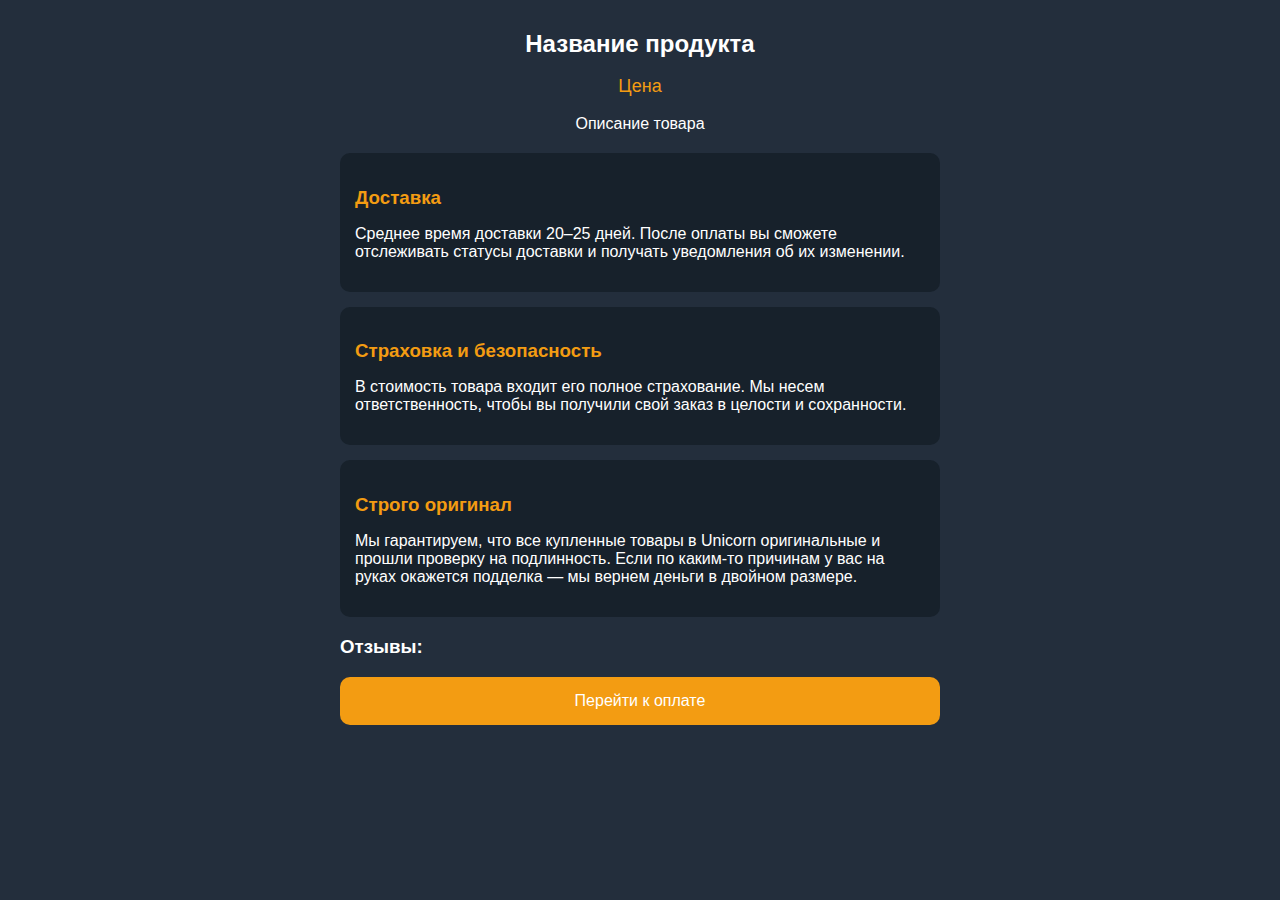
==== order.html @ b59acb1e "Новый 51" ====
<!DOCTYPE html>
<html lang="ru">
<head>
    <meta charset="UTF-8">
    <meta name="viewport" content="width=device-width, initial-scale=1.0">
    <title>Оформление заказа</title>
    <link rel="stylesheet" href="order.css">
</head>
<body>

<div id="container">
    <!-- Слайдер изображений товара -->
    <div id="image-slider" class="slider"></div>
    <div id="image-dots-container" class="dots-container"></div>

    <!-- Информация о продукте -->
    <h2 id="product-name">Название продукта</h2>
    <p id="product-price">Цена</p>
    <p id="product-description">Описание товара</p>

    <!-- Дополнительная информация о доставке и безопасности -->
    <div class="info-section">
        <h3>Доставка</h3>
        <p>Среднее время доставки 20–25 дней. После оплаты вы сможете отслеживать статусы доставки и получать уведомления об их изменении.</p>
    </div>
    <div class="info-section">
        <h3>Страховка и безопасность</h3>
        <p>В стоимость товара входит его полное страхование. Мы несем ответственность, чтобы вы получили свой заказ в целости и сохранности.</p>
    </div>
    <div class="info-section">
        <h3>Строго оригинал</h3>
        <p>Мы гарантируем, что все купленные товары в Unicorn оригинальные и прошли проверку на подлинность. Если по каким-то причинам у вас на руках окажется подделка — мы вернем деньги в двойном размере.</p>
    </div>

    <!-- Слайдер отзывов -->
    <h3>Отзывы:</h3>
    <div id="reviews-slider" class="slider"></div>
    <div id="reviews-dots-container" class="dots-container"></div>

    <!-- Кнопка перехода к оплате -->
    <button id="pay-button">Перейти к оплате</button>

    <!-- Модальное окно для ввода данных пользователя -->
    <div id="modal" class="modal">
        <div class="modal-content">
            <span class="close">&times;</span>
            <h2>Введите ваши данные</h2>
            <form id="user-form">
                <label for="full-name">ФИО:</label>
                <input type="text" id="full-name" placeholder="Введите ваше имя" required>
                
                <label for="phone-number">Номер телефона:</label>
                <input type="tel" id="phone-number" placeholder="+7 (999) 123-45-67" required>
                
                <label for="email">Электронная почта:</label>
                <input type="email" id="email" placeholder="example@mail.com" required>
                
                <button type="submit">Отправить заказ</button>
            </form>
        </div>
    </div>
</div>

<script src="order.js"></script>
</body>
</html>
---- order.css ----
/* Основные стили страницы */
body {
    background-color: #232e3c;
    color: #ffffff;
    font-family: Arial, sans-serif;
    margin: 0;
    padding: 10px;
}

/* Контейнер */
#container {
    max-width: 600px;
    margin: 0 auto;
}

/* Слайдер изображений */
#image-slider,
#reviews-slider {
    position: relative;
    text-align: center;
    margin-bottom: 15px;
}

.slider-img {
    width: 100%;
    max-height: 300px;
    object-fit: cover;
    border-radius: 10px;
}

/* Точки навигации */
#dots-container,
#review-dots-container {
    display: flex;
    justify-content: center;
    align-items: center;
    margin-top: 10px;
}

.dot {
    height: 10px;
    width: 10px;
    margin: 0 5px;
    background-color: #bbb;
    border-radius: 50%;
    display: inline-block;
    transition: background-color 0.3s;
}

.dot.active {
    background-color: #f39c12;
}

/* Информация о продукте */
h2 {
    text-align: center;
    font-size: 24px;
    margin-bottom: 10px;
}

#product-price {
    text-align: center;
    font-size: 18px;
    color: #f39c12;
}

#product-description {
    text-align: center;
    margin-bottom: 20px;
}

/* Информационные секции */
.info-section {
    background-color: #17212b;
    padding: 15px;
    border-radius: 10px;
    margin-bottom: 15px;
}

.info-section h3 {
    color: #f39c12;
    margin-bottom: 10px;
}

/* Кнопка оплаты */
#pay-button {
    display: block;
    width: 100%;
    padding: 15px;
    font-size: 16px;
    color: #ffffff;
    background-color: #f39c12;
    border: none;
    border-radius: 10px;
    cursor: pointer;
    transition: background-color 0.3s;
}

#pay-button:hover {
    background-color: #e67e22;
}

/* Модальное окно */
.modal {
    display: none;
    position: fixed;
    top: 0;
    left: 0;
    width: 100%;
    height: 100%;
    background-color: rgba(0, 0, 0, 0.8);
    justify-content: center;
    align-items: center;
}

.modal-content {
    background-color: #17212b;
    padding: 20px;
    border-radius: 10px;
    width: 90%;
    max-width: 400px;
}

.close {
    color: #f39c12;
    float: right;
    font-size: 28px;
    cursor: pointer;
}

/* Поля формы */
input[type="text"],
input[type="tel"],
input[type="email"] {
    width: 100%;
    padding: 10px;
    margin: 10px 0;
    border: 1px solid #444;
    border-radius: 5px;
    background-color: #2c3e50;
    color: #ffffff;
}

button[type="submit"] {
    width: 100%;
    padding: 10px;
    background-color: #f39c12;
    color: #ffffff;
    border: none;
    border-radius: 5px;
    cursor: pointer;
    transition: background-color 0.3s;
}

button[type="submit"]:hover {
    background-color: #e67e22;
}

/* Адаптивные стили для смартфонов */
@media only screen and (max-width: 600px) {
    .modal-content {
        width: 95%;
        padding: 15px;
    }

    .slider-img {
        max-height: 200px;
    }

    .dot {
        height: 8px;
        width: 8px;
    }

    #pay-button {
        padding: 12px;
        font-size: 14px;
    }
}

/* Стрелки для навигации */
.slider-arrow {
    position: absolute;
    top: 50%;
    transform: translateY(-50%);
    font-size: 24px;
    color: #f39c12;
    cursor: pointer;
    user-select: none;
    opacity: 0.7;
}

.slider-arrow:hover {
    opacity: 1;
}

#left-arrow {
    left: 10px;
}

#right-arrow {
    right: 10px;
}
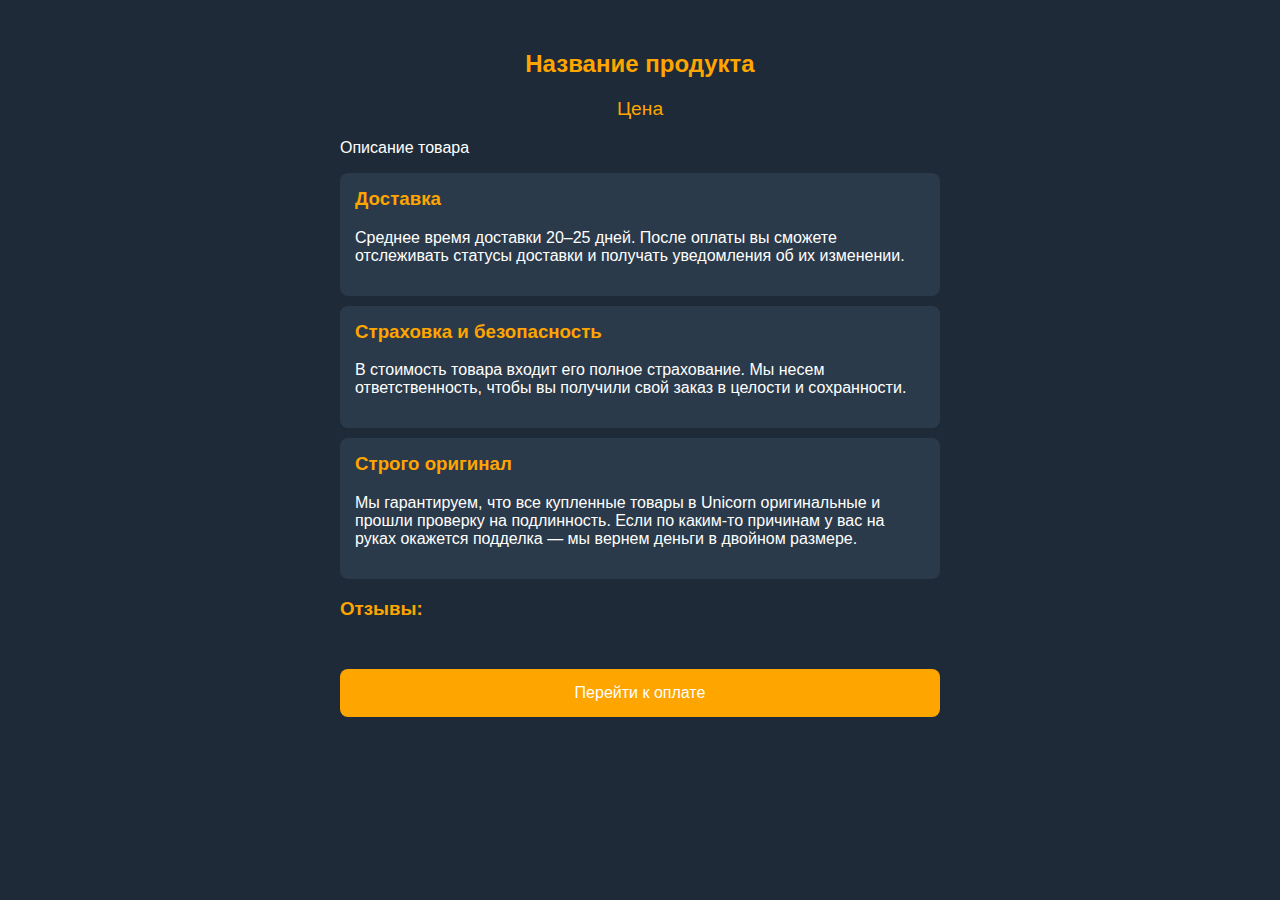
==== commit 0377d2d8: "Новый 51" ====
--- a/order.html
+++ b/order.html
@@ -18,7 +18,7 @@
     <p id="product-price">Цена</p>
     <p id="product-description">Описание товара</p>
 
-    <!-- Дополнительная информация о доставке и безопасности -->
+
     <div class="info-section">
         <h3>Доставка</h3>
         <p>Среднее время доставки 20–25 дней. После оплаты вы сможете отслеживать статусы доставки и получать уведомления об их изменении.</p>
--- a/order.css
+++ b/order.css
@@ -1,203 +1,143 @@
 /* Основные стили страницы */
 body {
-    background-color: #232e3c;
-    color: #ffffff;
+    background-color: #1e2a38;
+    color: #fff;
     font-family: Arial, sans-serif;
     margin: 0;
-    padding: 10px;
+    padding: 0;
+    box-sizing: border-box;
 }
 
-/* Контейнер */
+/* Контейнер для содержимого */
 #container {
     max-width: 600px;
     margin: 0 auto;
+    padding: 20px;
 }
 
-/* Слайдер изображений */
-#image-slider,
-#reviews-slider {
-    position: relative;
+/* Стили для заголовков */
+h2 {
+    color: #ffa500;
     text-align: center;
-    margin-bottom: 15px;
 }
 
-.slider-img {
-    width: 100%;
-    max-height: 300px;
-    object-fit: cover;
-    border-radius: 10px;
+h3 {
+    color: #ffa500;
 }
 
-/* Точки навигации */
-#dots-container,
-#review-dots-container {
+/* Стили для слайдеров */
+.slider {
+    position: relative;
     display: flex;
     justify-content: center;
     align-items: center;
+    overflow: hidden;
+    border-radius: 8px;
+    margin-bottom: 10px;
+}
+
+.slider img {
+    width: 100%;
+    height: auto;
+    border-radius: 8px;
+}
+
+/* Стили для точек (индикаторов) */
+.dots-container {
+    display: flex;
+    justify-content: center;
     margin-top: 10px;
 }
 
 .dot {
-    height: 10px;
-    width: 10px;
+    width: 8px;
+    height: 8px;
     margin: 0 5px;
-    background-color: #bbb;
+    background-color: #888;
     border-radius: 50%;
-    display: inline-block;
+    cursor: pointer;
     transition: background-color 0.3s;
 }
 
 .dot.active {
-    background-color: #f39c12;
+    background-color: #ffa500; /* Цвет активной точки */
 }
 
-/* Информация о продукте */
-h2 {
+/* Информация о товаре */
+#product-name {
+    font-size: 1.5em;
+    font-weight: bold;
     text-align: center;
-    font-size: 24px;
-    margin-bottom: 10px;
 }
 
 #product-price {
+    font-size: 1.2em;
+    color: #ffa500;
     text-align: center;
-    font-size: 18px;
-    color: #f39c12;
 }
 
-#product-description {
-    text-align: center;
-    margin-bottom: 20px;
-}
-
-/* Информационные секции */
+/* Секции информации */
 .info-section {
-    background-color: #17212b;
+    background-color: #2b3a4a;
+    border-radius: 8px;
     padding: 15px;
-    border-radius: 10px;
-    margin-bottom: 15px;
+    margin: 10px 0;
 }
 
 .info-section h3 {
-    color: #f39c12;
-    margin-bottom: 10px;
+    color: #ffa500;
+    margin-top: 0;
 }
 
-/* Кнопка оплаты */
+/* Кнопка для перехода к оплате */
 #pay-button {
     display: block;
     width: 100%;
     padding: 15px;
-    font-size: 16px;
-    color: #ffffff;
-    background-color: #f39c12;
+    background-color: #ffa500;
+    color: #fff;
+    font-size: 1em;
+    text-align: center;
     border: none;
-    border-radius: 10px;
+    border-radius: 8px;
     cursor: pointer;
+    margin-top: 20px;
     transition: background-color 0.3s;
 }
 
 #pay-button:hover {
-    background-color: #e67e22;
+    background-color: #ff8c00;
 }
 
-/* Модальное окно */
+/* Стили для модального окна */
 .modal {
     display: none;
     position: fixed;
+    z-index: 1000;
+    left: 0;
     top: 0;
-    left: 0;
     width: 100%;
     height: 100%;
-    background-color: rgba(0, 0, 0, 0.8);
-    justify-content: center;
-    align-items: center;
+    background-color: rgba(0, 0, 0, 0.7);
 }
 
 .modal-content {
-    background-color: #17212b;
+    background-color: #2b3a4a;
+    margin: 10% auto;
     padding: 20px;
-    border-radius: 10px;
-    width: 90%;
+    border-radius: 8px;
     max-width: 400px;
+    color: #fff;
 }
 
 .close {
-    color: #f39c12;
+    color: #aaa;
     float: right;
     font-size: 28px;
+    font-weight: bold;
     cursor: pointer;
 }
 
-/* Поля формы */
-input[type="text"],
-input[type="tel"],
-input[type="email"] {
-    width: 100%;
-    padding: 10px;
-    margin: 10px 0;
-    border: 1px solid #444;
-    border-radius: 5px;
-    background-color: #2c3e50;
-    color: #ffffff;
+.close:hover {
+    color: #fff;
 }
-
-button[type="submit"] {
-    width: 100%;
-    padding: 10px;
-    background-color: #f39c12;
-    color: #ffffff;
-    border: none;
-    border-radius: 5px;
-    cursor: pointer;
-    transition: background-color 0.3s;
-}
-
-button[type="submit"]:hover {
-    background-color: #e67e22;
-}
-
-/* Адаптивные стили для смартфонов */
-@media only screen and (max-width: 600px) {
-    .modal-content {
-        width: 95%;
-        padding: 15px;
-    }
-
-    .slider-img {
-        max-height: 200px;
-    }
-
-    .dot {
-        height: 8px;
-        width: 8px;
-    }
-
-    #pay-button {
-        padding: 12px;
-        font-size: 14px;
-    }
-}
-
-/* Стрелки для навигации */
-.slider-arrow {
-    position: absolute;
-    top: 50%;
-    transform: translateY(-50%);
-    font-size: 24px;
-    color: #f39c12;
-    cursor: pointer;
-    user-select: none;
-    opacity: 0.7;
-}
-
-.slider-arrow:hover {
-    opacity: 1;
-}
-
-#left-arrow {
-    left: 10px;
-}
-
-#right-arrow {
-    right: 10px;
-}
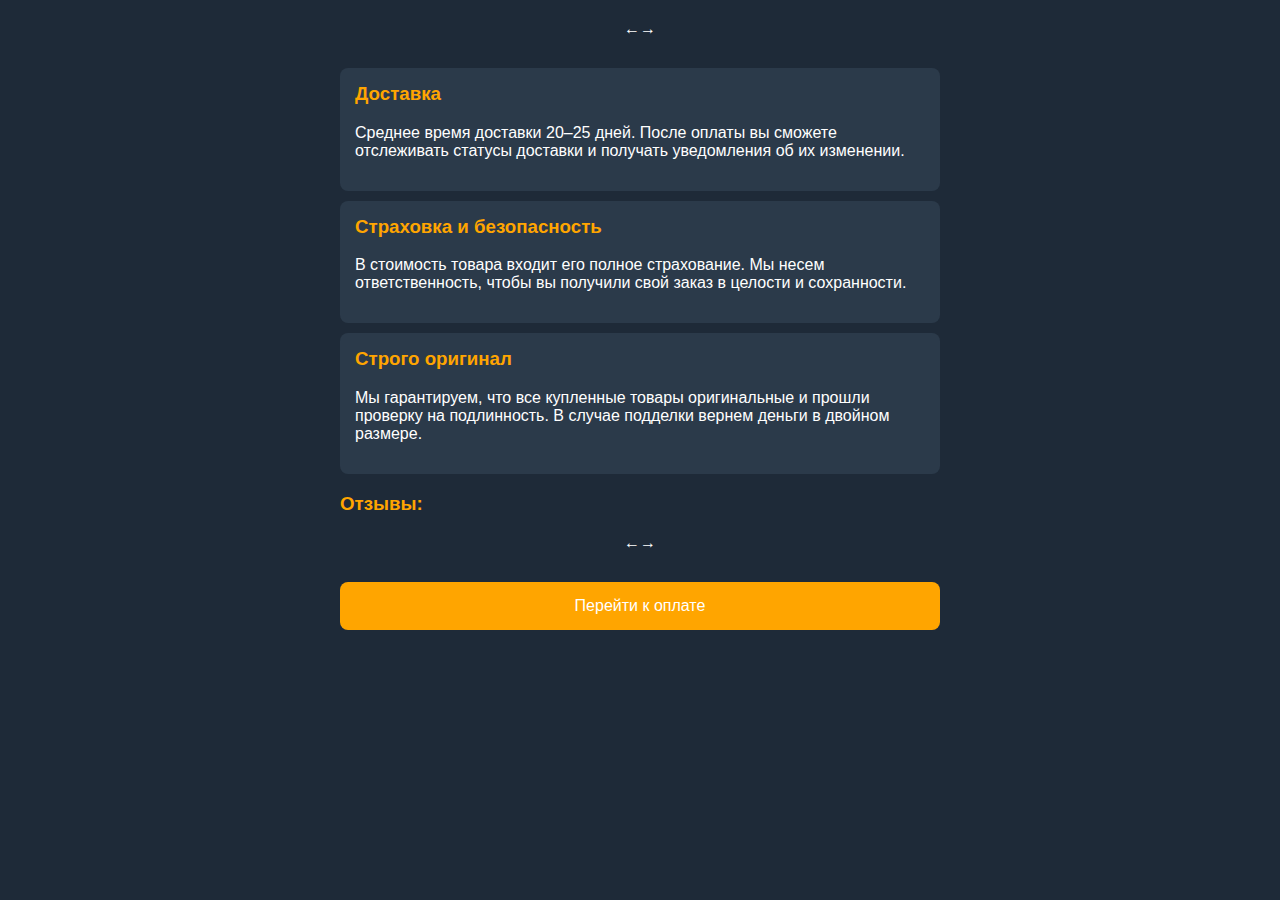
==== commit 5b19e1bc: "Новый 52" ====
--- a/order.html
+++ b/order.html
@@ -10,15 +10,18 @@
 
 <div id="container">
     <!-- Слайдер изображений товара -->
-    <div id="image-slider" class="slider"></div>
-    <div id="image-dots-container" class="dots-container"></div>
+    <div id="image-slider" class="slider">
+        <div class="slider-arrow-left">&larr;</div>
+        <div class="slider-arrow-right">&rarr;</div>
+    </div>
+    <div id="image-dots" class="dots-container"></div>
 
     <!-- Информация о продукте -->
-    <h2 id="product-name">Название продукта</h2>
-    <p id="product-price">Цена</p>
-    <p id="product-description">Описание товара</p>
+    <h2 id="product-name"></h2>
+    <p id="product-price"></p>
+    <p id="product-description"></p>
 
-
+    <!-- Дополнительная информация о доставке, страховке и подлинности -->
     <div class="info-section">
         <h3>Доставка</h3>
         <p>Среднее время доставки 20–25 дней. После оплаты вы сможете отслеживать статусы доставки и получать уведомления об их изменении.</p>
@@ -29,16 +32,19 @@
     </div>
     <div class="info-section">
         <h3>Строго оригинал</h3>
-        <p>Мы гарантируем, что все купленные товары в Unicorn оригинальные и прошли проверку на подлинность. Если по каким-то причинам у вас на руках окажется подделка — мы вернем деньги в двойном размере.</p>
+        <p>Мы гарантируем, что все купленные товары оригинальные и прошли проверку на подлинность. В случае подделки вернем деньги в двойном размере.</p>
     </div>
 
     <!-- Слайдер отзывов -->
     <h3>Отзывы:</h3>
-    <div id="reviews-slider" class="slider"></div>
-    <div id="reviews-dots-container" class="dots-container"></div>
+    <div id="reviews-slider" class="slider">
+        <div class="slider-arrow-left">&larr;</div>
+        <div class="slider-arrow-right">&rarr;</div>
+    </div>
+    <div id="review-dots" class="dots-container"></div>
 
     <!-- Кнопка перехода к оплате -->
-    <button id="pay-button">Перейти к оплате</button>
+    <button id="pay-button" class="pay-button">Перейти к оплате</button>
 
     <!-- Модальное окно для ввода данных пользователя -->
     <div id="modal" class="modal">
--- a/order.css
+++ b/order.css
@@ -1,4 +1,4 @@
-/* Основные стили страницы */
+
 body {
     background-color: #1e2a38;
     color: #fff;
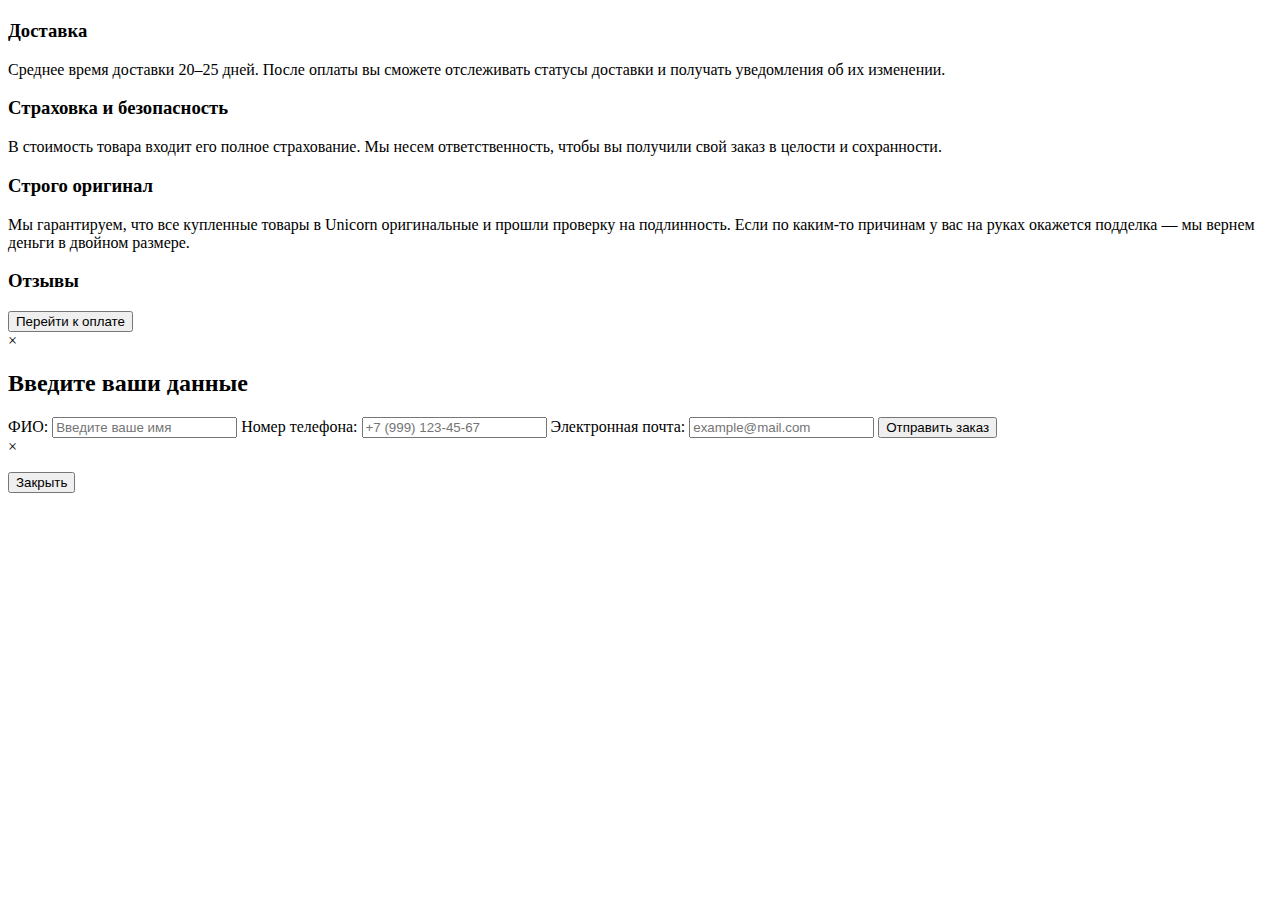
==== commit d4c0ec93: "Новый 53" ====
--- a/order.html
+++ b/order.html
@@ -10,18 +10,17 @@
 
 <div id="container">
     <!-- Слайдер изображений товара -->
-    <div id="image-slider" class="slider">
-        <div class="slider-arrow-left">&larr;</div>
-        <div class="slider-arrow-right">&rarr;</div>
-    </div>
-    <div id="image-dots" class="dots-container"></div>
+    <div id="image-slider" class="slider"></div>
+    <div id="image-dots" class="dots-container"></div> <!-- Точки для слайдера изображений -->
 
     <!-- Информация о продукте -->
     <h2 id="product-name"></h2>
     <p id="product-price"></p>
+    <p id="product-old-price"></p>
+    <p id="stock-status"></p>
     <p id="product-description"></p>
 
-    <!-- Дополнительная информация о доставке, страховке и подлинности -->
+    <!-- Информация о доставке и безопасности -->
     <div class="info-section">
         <h3>Доставка</h3>
         <p>Среднее время доставки 20–25 дней. После оплаты вы сможете отслеживать статусы доставки и получать уведомления об их изменении.</p>
@@ -32,19 +31,18 @@
     </div>
     <div class="info-section">
         <h3>Строго оригинал</h3>
-        <p>Мы гарантируем, что все купленные товары оригинальные и прошли проверку на подлинность. В случае подделки вернем деньги в двойном размере.</p>
+        <p>Мы гарантируем, что все купленные товары в Unicorn оригинальные и прошли проверку на подлинность. Если по каким-то причинам у вас на руках окажется подделка — мы вернем деньги в двойном размере.</p>
     </div>
 
     <!-- Слайдер отзывов -->
-    <h3>Отзывы:</h3>
-    <div id="reviews-slider" class="slider">
-        <div class="slider-arrow-left">&larr;</div>
-        <div class="slider-arrow-right">&rarr;</div>
+    <div class="reviews">
+        <h3>Отзывы</h3>
+        <div id="reviews-slider" class="slider"></div>
+        <div id="review-dots" class="dots-container"></div> <!-- Точки для слайдера отзывов -->
     </div>
-    <div id="review-dots" class="dots-container"></div>
 
     <!-- Кнопка перехода к оплате -->
-    <button id="pay-button" class="pay-button">Перейти к оплате</button>
+    <button id="pay-button">Перейти к оплате</button>
 
     <!-- Модальное окно для ввода данных пользователя -->
     <div id="modal" class="modal">
@@ -65,6 +63,15 @@
             </form>
         </div>
     </div>
+
+    <!-- Модальное окно для оповещений -->
+    <div id="option-check-modal" class="modal">
+        <div class="modal-content">
+            <span class="close-option-check">&times;</span>
+            <p id="option-check-message"></p>
+            <button id="close-option-check-button">Закрыть</button>
+        </div>
+    </div>
 </div>
 
 <script src="order.js"></script>
--- a/order.css
+++ b/order.css
@@ -1,143 +1,79 @@
+<!DOCTYPE html>
+<html lang="ru">
+<head>
+    <meta charset="UTF-8">
+    <meta name="viewport" content="width=device-width, initial-scale=1.0">
+    <title>Оформление заказа</title>
+    <link rel="stylesheet" href="order.css">
+</head>
+<body>
 
-body {
-    background-color: #1e2a38;
-    color: #fff;
-    font-family: Arial, sans-serif;
-    margin: 0;
-    padding: 0;
-    box-sizing: border-box;
-}
+<div id="container">
+    <!-- Слайдер изображений товара -->
+    <div id="image-slider" class="slider"></div>
+    <div id="image-dots" class="dots-container"></div> <!-- Точки для слайдера изображений -->
 
-/* Контейнер для содержимого */
-#container {
-    max-width: 600px;
-    margin: 0 auto;
-    padding: 20px;
-}
+    <!-- Информация о продукте -->
+    <h2 id="product-name"></h2>
+    <p id="product-price"></p>
+    <p id="product-old-price"></p>
+    <p id="stock-status"></p>
+    <p id="product-description"></p>
 
-/* Стили для заголовков */
-h2 {
-    color: #ffa500;
-    text-align: center;
-}
+    <!-- Информация о доставке и безопасности -->
+    <div class="info-section">
+        <h3>Доставка</h3>
+        <p>Среднее время доставки 20–25 дней. После оплаты вы сможете отслеживать статусы доставки и получать уведомления об их изменении.</p>
+    </div>
+    <div class="info-section">
+        <h3>Страховка и безопасность</h3>
+        <p>В стоимость товара входит его полное страхование. Мы несем ответственность, чтобы вы получили свой заказ в целости и сохранности.</p>
+    </div>
+    <div class="info-section">
+        <h3>Строго оригинал</h3>
+        <p>Мы гарантируем, что все купленные товары в Unicorn оригинальные и прошли проверку на подлинность. Если по каким-то причинам у вас на руках окажется подделка — мы вернем деньги в двойном размере.</p>
+    </div>
 
-h3 {
-    color: #ffa500;
-}
+    <!-- Слайдер отзывов -->
+    <div class="reviews">
+        <h3>Отзывы</h3>
+        <div id="reviews-slider" class="slider"></div>
+        <div id="review-dots" class="dots-container"></div> <!-- Точки для слайдера отзывов -->
+    </div>
 
-/* Стили для слайдеров */
-.slider {
-    position: relative;
-    display: flex;
-    justify-content: center;
-    align-items: center;
-    overflow: hidden;
-    border-radius: 8px;
-    margin-bottom: 10px;
-}
+    <!-- Кнопка перехода к оплате -->
+    <button id="pay-button">Перейти к оплате</button>
 
-.slider img {
-    width: 100%;
-    height: auto;
-    border-radius: 8px;
-}
+    <!-- Модальное окно для ввода данных пользователя -->
+    <div id="modal" class="modal">
+        <div class="modal-content">
+            <span class="close">&times;</span>
+            <h2>Введите ваши данные</h2>
+            <form id="user-form">
+                <label for="full-name">ФИО:</label>
+                <input type="text" id="full-name" placeholder="Введите ваше имя" required>
+                
+                <label for="phone-number">Номер телефона:</label>
+                <input type="tel" id="phone-number" placeholder="+7 (999) 123-45-67" required>
+                
+                <label for="email">Электронная почта:</label>
+                <input type="email" id="email" placeholder="example@mail.com" required>
+                
+                <button type="submit">Отправить заказ</button>
+            </form>
+        </div>
+    </div>
 
-/* Стили для точек (индикаторов) */
-.dots-container {
-    display: flex;
-    justify-content: center;
-    margin-top: 10px;
-}
+    <!-- Модальное окно для оповещений -->
+    <div id="option-check-modal" class="modal">
+        <div class="modal-content">
+            <span class="close-option-check">&times;</span>
+            <p id="option-check-message"></p>
+            <button id="close-option-check-button">Закрыть</button>
+        </div>
+    </div>
+</div>
 
-.dot {
-    width: 8px;
-    height: 8px;
-    margin: 0 5px;
-    background-color: #888;
-    border-radius: 50%;
-    cursor: pointer;
-    transition: background-color 0.3s;
-}
-
-.dot.active {
-    background-color: #ffa500; /* Цвет активной точки */
-}
-
-/* Информация о товаре */
-#product-name {
-    font-size: 1.5em;
-    font-weight: bold;
-    text-align: center;
-}
-
-#product-price {
-    font-size: 1.2em;
-    color: #ffa500;
-    text-align: center;
-}
-
-/* Секции информации */
-.info-section {
-    background-color: #2b3a4a;
-    border-radius: 8px;
-    padding: 15px;
-    margin: 10px 0;
-}
-
-.info-section h3 {
-    color: #ffa500;
-    margin-top: 0;
-}
-
-/* Кнопка для перехода к оплате */
-#pay-button {
-    display: block;
-    width: 100%;
-    padding: 15px;
-    background-color: #ffa500;
-    color: #fff;
-    font-size: 1em;
-    text-align: center;
-    border: none;
-    border-radius: 8px;
-    cursor: pointer;
-    margin-top: 20px;
-    transition: background-color 0.3s;
-}
-
-#pay-button:hover {
-    background-color: #ff8c00;
-}
-
-/* Стили для модального окна */
-.modal {
-    display: none;
-    position: fixed;
-    z-index: 1000;
-    left: 0;
-    top: 0;
-    width: 100%;
-    height: 100%;
-    background-color: rgba(0, 0, 0, 0.7);
-}
-
-.modal-content {
-    background-color: #2b3a4a;
-    margin: 10% auto;
-    padding: 20px;
-    border-radius: 8px;
-    max-width: 400px;
-    color: #fff;
-}
-
-.close {
-    color: #aaa;
-    float: right;
-    font-size: 28px;
-    font-weight: bold;
-    cursor: pointer;
-}
-
-.close:hover {
-    color: #fff;
-}
+<script src="order.js"></script>
+</body>
+</html>
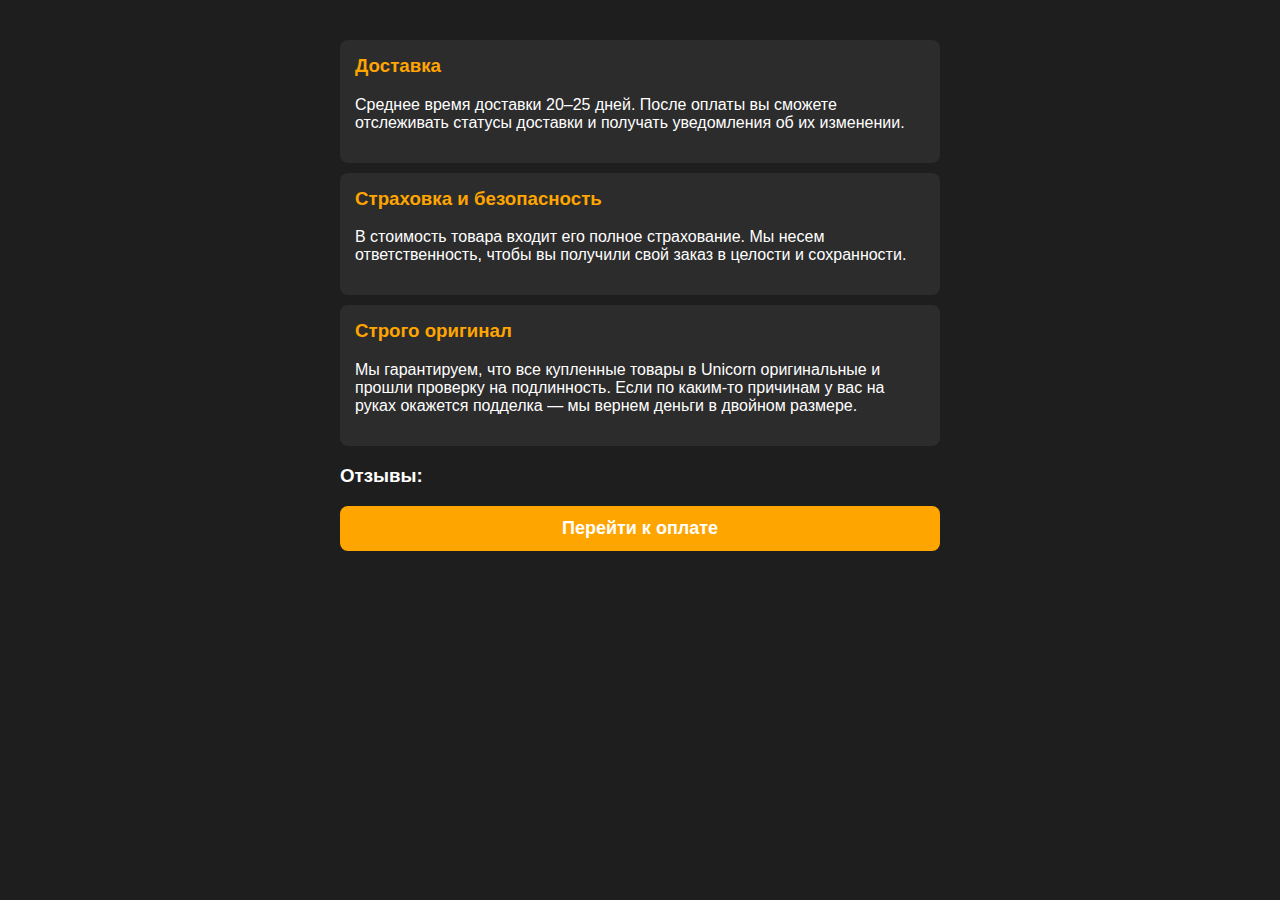
==== commit 51586b63: "Почти 54" ====
--- a/order.html
+++ b/order.html
@@ -11,13 +11,13 @@
 <div id="container">
     <!-- Слайдер изображений товара -->
     <div id="image-slider" class="slider"></div>
-    <div id="image-dots" class="dots-container"></div> <!-- Точки для слайдера изображений -->
+    <div id="image-dots" class="dots-container"></div>
 
     <!-- Информация о продукте -->
     <h2 id="product-name"></h2>
     <p id="product-price"></p>
-    <p id="product-old-price"></p>
-    <p id="stock-status"></p>
+    <p id="product-old-price" class="old-price"></p>
+    <p id="stock-status" class="stock-status"></p>
     <p id="product-description"></p>
 
     <!-- Информация о доставке и безопасности -->
@@ -35,11 +35,9 @@
     </div>
 
     <!-- Слайдер отзывов -->
-    <div class="reviews">
-        <h3>Отзывы</h3>
-        <div id="reviews-slider" class="slider"></div>
-        <div id="review-dots" class="dots-container"></div> <!-- Точки для слайдера отзывов -->
-    </div>
+    <h3>Отзывы:</h3>
+    <div id="reviews-slider" class="slider"></div>
+    <div id="review-dots" class="dots-container"></div>
 
     <!-- Кнопка перехода к оплате -->
     <button id="pay-button">Перейти к оплате</button>
@@ -52,24 +50,15 @@
             <form id="user-form">
                 <label for="full-name">ФИО:</label>
                 <input type="text" id="full-name" placeholder="Введите ваше имя" required>
-                
+
                 <label for="phone-number">Номер телефона:</label>
                 <input type="tel" id="phone-number" placeholder="+7 (999) 123-45-67" required>
-                
+
                 <label for="email">Электронная почта:</label>
                 <input type="email" id="email" placeholder="example@mail.com" required>
-                
+
                 <button type="submit">Отправить заказ</button>
             </form>
-        </div>
-    </div>
-
-    <!-- Модальное окно для оповещений -->
-    <div id="option-check-modal" class="modal">
-        <div class="modal-content">
-            <span class="close-option-check">&times;</span>
-            <p id="option-check-message"></p>
-            <button id="close-option-check-button">Закрыть</button>
         </div>
     </div>
 </div>
--- a/order.css
+++ b/order.css
@@ -1,79 +1,206 @@
-<!DOCTYPE html>
-<html lang="ru">
-<head>
-    <meta charset="UTF-8">
-    <meta name="viewport" content="width=device-width, initial-scale=1.0">
-    <title>Оформление заказа</title>
-    <link rel="stylesheet" href="order.css">
-</head>
-<body>
-
-<div id="container">
-    <!-- Слайдер изображений товара -->
-    <div id="image-slider" class="slider"></div>
-    <div id="image-dots" class="dots-container"></div> <!-- Точки для слайдера изображений -->
-
-    <!-- Информация о продукте -->
-    <h2 id="product-name"></h2>
-    <p id="product-price"></p>
-    <p id="product-old-price"></p>
-    <p id="stock-status"></p>
-    <p id="product-description"></p>
-
-    <!-- Информация о доставке и безопасности -->
-    <div class="info-section">
-        <h3>Доставка</h3>
-        <p>Среднее время доставки 20–25 дней. После оплаты вы сможете отслеживать статусы доставки и получать уведомления об их изменении.</p>
-    </div>
-    <div class="info-section">
-        <h3>Страховка и безопасность</h3>
-        <p>В стоимость товара входит его полное страхование. Мы несем ответственность, чтобы вы получили свой заказ в целости и сохранности.</p>
-    </div>
-    <div class="info-section">
-        <h3>Строго оригинал</h3>
-        <p>Мы гарантируем, что все купленные товары в Unicorn оригинальные и прошли проверку на подлинность. Если по каким-то причинам у вас на руках окажется подделка — мы вернем деньги в двойном размере.</p>
-    </div>
-
-    <!-- Слайдер отзывов -->
-    <div class="reviews">
-        <h3>Отзывы</h3>
-        <div id="reviews-slider" class="slider"></div>
-        <div id="review-dots" class="dots-container"></div> <!-- Точки для слайдера отзывов -->
-    </div>
-
-    <!-- Кнопка перехода к оплате -->
-    <button id="pay-button">Перейти к оплате</button>
-
-    <!-- Модальное окно для ввода данных пользователя -->
-    <div id="modal" class="modal">
-        <div class="modal-content">
-            <span class="close">&times;</span>
-            <h2>Введите ваши данные</h2>
-            <form id="user-form">
-                <label for="full-name">ФИО:</label>
-                <input type="text" id="full-name" placeholder="Введите ваше имя" required>
-                
-                <label for="phone-number">Номер телефона:</label>
-                <input type="tel" id="phone-number" placeholder="+7 (999) 123-45-67" required>
-                
-                <label for="email">Электронная почта:</label>
-                <input type="email" id="email" placeholder="example@mail.com" required>
-                
-                <button type="submit">Отправить заказ</button>
-            </form>
-        </div>
-    </div>
-
-    <!-- Модальное окно для оповещений -->
-    <div id="option-check-modal" class="modal">
-        <div class="modal-content">
-            <span class="close-option-check">&times;</span>
-            <p id="option-check-message"></p>
-            <button id="close-option-check-button">Закрыть</button>
-        </div>
-    </div>
-</div>
-
-<script src="order.js"></script>
-</body>
-</html>
+/* Основные стили */
+body {
+    font-family: Arial, sans-serif;
+    background-color: #1e1e1e;
+    color: #fff;
+    margin: 0;
+    padding: 0;
+}
+
+#container {
+    max-width: 600px;
+    margin: 0 auto;
+    padding: 20px;
+}
+
+/* Слайдер изображений и отзывов */
+.slider {
+    position: relative;
+    text-align: center;
+    margin-bottom: 15px;
+}
+
+.slider img {
+    max-width: 100%;
+    border-radius: 8px;
+}
+
+/* Точки-индикаторы */
+.dots-container {
+    text-align: center;
+    margin-top: 10px;
+}
+
+.dots-container .dot {
+    display: inline-block;
+    width: 10px;
+    height: 10px;
+    margin: 0 5px;
+    background-color: #666;
+    border-radius: 50%;
+    cursor: pointer;
+    transition: background-color 0.3s;
+}
+
+.dots-container .dot.active {
+    background-color: #ffa500; /* Оранжевый цвет для активной точки */
+}
+
+/* Информация о продукте */
+#product-name {
+    font-size: 24px;
+    font-weight: bold;
+    text-align: center;
+}
+
+#product-price {
+    font-size: 20px;
+    color: #ffa500;
+    text-align: center;
+}
+
+#product-old-price {
+    font-size: 16px;
+    color: #888;
+    text-align: center;
+    text-decoration: line-through;
+}
+
+#stock-status {
+    font-size: 16px;
+    color: #ffa500;
+    text-align: center;
+}
+
+/* Информационные секции */
+.info-section {
+    background-color: #2c2c2c;
+    border-radius: 8px;
+    padding: 15px;
+    margin: 10px 0;
+}
+
+.info-section h3 {
+    color: #ffa500;
+    margin-top: 0;
+}
+
+.reviews {
+    margin-top: 20px;
+}
+
+#pay-button {
+    display: block;
+    width: 100%;
+    background-color: #ffa500;
+    color: #fff;
+    font-size: 18px;
+    font-weight: bold;
+    padding: 12px;
+    border: none;
+    border-radius: 8px;
+    cursor: pointer;
+    transition: background-color 0.3s;
+    margin-top: 15px;
+}
+
+#pay-button:hover {
+    background-color: #e69500;
+}
+
+/* Модальные окна */
+.modal {
+    display: none;
+    position: fixed;
+    z-index: 1;
+    left: 0;
+    top: 0;
+    width: 100%;
+    height: 100%;
+    background-color: rgba(0, 0, 0, 0.5);
+}
+
+.modal-content {
+    background-color: #333;
+    margin: 10% auto;
+    padding: 20px;
+    border-radius: 8px;
+    width: 90%;
+    max-width: 400px;
+    color: #fff;
+    position: relative;
+}
+
+.modal-content h2 {
+    color: #ffa500;
+    text-align: center;
+}
+
+.modal-content label {
+    display: block;
+    margin-top: 10px;
+    font-weight: bold;
+}
+
+.modal-content input {
+    width: 100%;
+    padding: 8px;
+    margin-top: 5px;
+    margin-bottom: 10px;
+    border-radius: 4px;
+    border: 1px solid #ddd;
+    font-size: 16px;
+}
+
+.modal-content button {
+    width: 100%;
+    background-color: #ffa500;
+    color: #fff;
+    font-size: 16px;
+    padding: 10px;
+    border: none;
+    border-radius: 4px;
+    cursor: pointer;
+    transition: background-color 0.3s;
+}
+
+.modal-content button:hover {
+    background-color: #e69500;
+}
+
+.close, .close-option-check {
+    position: absolute;
+    top: 10px;
+    right: 15px;
+    color: #aaa;
+    font-size: 20px;
+    font-weight: bold;
+    cursor: pointer;
+}
+
+.close:hover, .close-option-check:hover {
+    color: #fff;
+}
+
+/* Адаптация для смартфонов */
+@media (max-width: 600px) {
+    .modal-content {
+        width: 90%;
+    }
+
+    #container {
+        padding: 10px;
+    }
+
+    #product-name {
+        font-size: 20px;
+    }
+
+    #product-price {
+        font-size: 18px;
+    }
+
+    #pay-button {
+        font-size: 16px;
+    }
+}
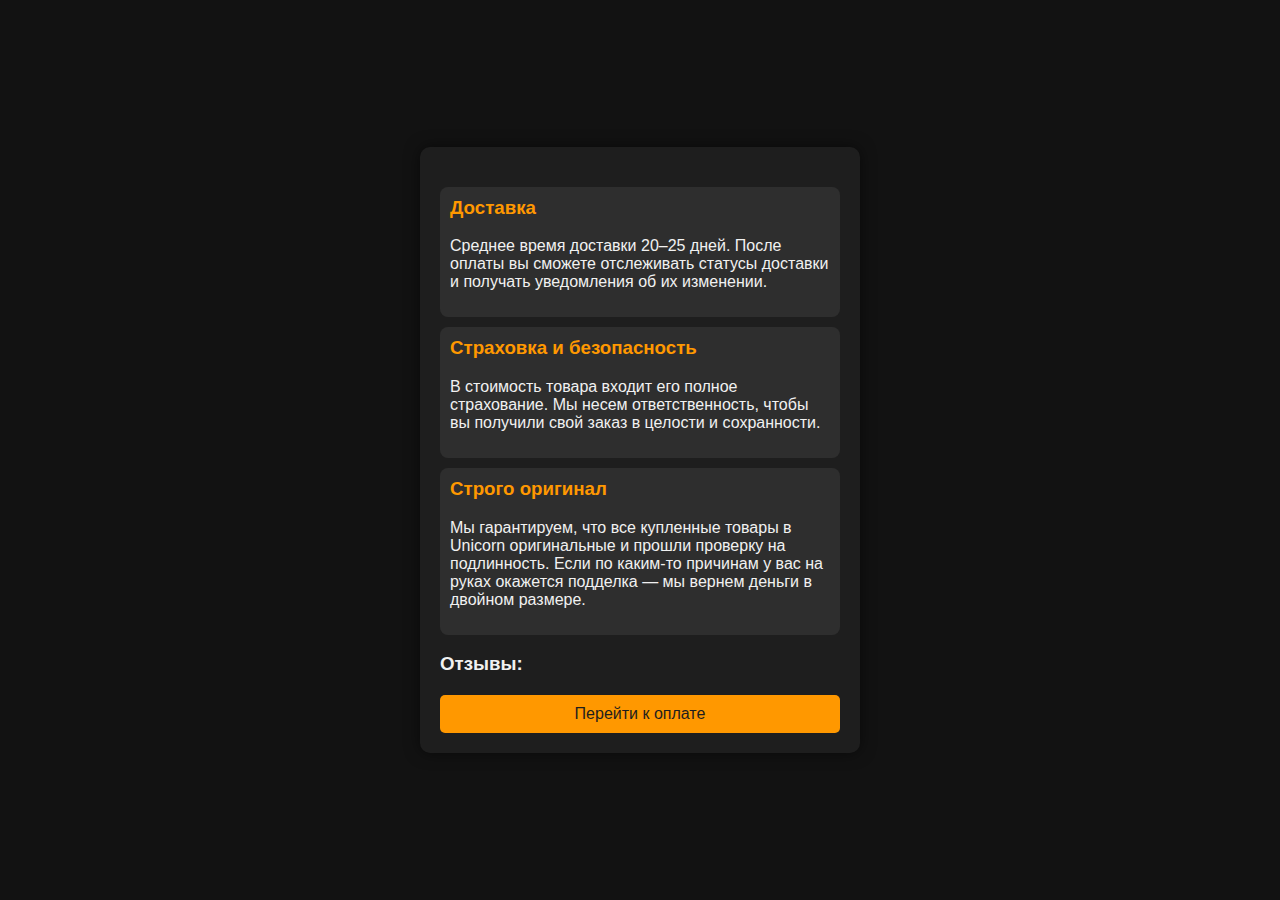
==== commit adcab863: "Почти 55" ====
--- a/order.html
+++ b/order.html
@@ -11,11 +11,11 @@
 <div id="container">
     <!-- Слайдер изображений товара -->
     <div id="image-slider" class="slider"></div>
-    <div id="image-dots" class="dots-container"></div>
+    <div id="image-dots" class="dots"></div>
 
     <!-- Информация о продукте -->
     <h2 id="product-name"></h2>
-    <p id="product-price"></p>
+    <p id="product-price" class="price"></p>
     <p id="product-old-price" class="old-price"></p>
     <p id="stock-status" class="stock-status"></p>
     <p id="product-description"></p>
@@ -37,7 +37,7 @@
     <!-- Слайдер отзывов -->
     <h3>Отзывы:</h3>
     <div id="reviews-slider" class="slider"></div>
-    <div id="review-dots" class="dots-container"></div>
+    <div id="review-dots" class="dots"></div>
 
     <!-- Кнопка перехода к оплате -->
     <button id="pay-button">Перейти к оплате</button>
@@ -50,15 +50,24 @@
             <form id="user-form">
                 <label for="full-name">ФИО:</label>
                 <input type="text" id="full-name" placeholder="Введите ваше имя" required>
-
+                
                 <label for="phone-number">Номер телефона:</label>
                 <input type="tel" id="phone-number" placeholder="+7 (999) 123-45-67" required>
-
+                
                 <label for="email">Электронная почта:</label>
                 <input type="email" id="email" placeholder="example@mail.com" required>
-
+                
                 <button type="submit">Отправить заказ</button>
             </form>
+        </div>
+    </div>
+
+    <!-- Модальное окно для проверки выбранных опций -->
+    <div id="option-check-modal" class="modal">
+        <div class="modal-content">
+            <span class="close-option-check">&times;</span>
+            <p id="option-check-message"></p>
+            <button id="close-option-check-button">Закрыть</button>
         </div>
     </div>
 </div>
--- a/order.css
+++ b/order.css
@@ -1,206 +1,208 @@
 /* Основные стили */
 body {
     font-family: Arial, sans-serif;
-    background-color: #1e1e1e;
-    color: #fff;
+    background-color: #121212;
+    color: #f1f1f1;
     margin: 0;
     padding: 0;
+    display: flex;
+    justify-content: center;
+    align-items: center;
+    min-height: 100vh;
 }
 
 #container {
-    max-width: 600px;
+    width: 90%;
+    max-width: 400px;
     margin: 0 auto;
     padding: 20px;
-}
-
-/* Слайдер изображений и отзывов */
+    background-color: #1e1e1e;
+    border-radius: 10px;
+    box-shadow: 0 0 15px rgba(0, 0, 0, 0.5);
+}
+
+/* Стили для слайдера */
 .slider {
     position: relative;
     text-align: center;
+    margin-bottom: 20px;
+}
+
+.slider img {
+    width: 100%;
+    border-radius: 10px;
+}
+
+.dots-container {
+    display: flex;
+    justify-content: center;
+    margin-top: 10px;
+}
+
+.dots-container .dot {
+    height: 10px;
+    width: 10px;
+    margin: 0 5px;
+    background-color: #bbb;
+    border-radius: 50%;
+    display: inline-block;
+    cursor: pointer;
+    transition: background-color 0.3s;
+}
+
+.dots-container .dot.active {
+    background-color: #ff9800;
+}
+
+/* Стили для информации о продукте */
+#product-name {
+    font-size: 1.5em;
+    font-weight: bold;
+    text-align: center;
+    margin-bottom: 5px;
+}
+
+#product-price {
+    font-size: 1.2em;
+    color: #ff9800;
+    text-align: center;
+}
+
+.old-price {
+    font-size: 1em;
+    color: #bbb;
+    text-align: center;
+    text-decoration: line-through;
+}
+
+.stock-status {
+    color: #ff9800;
+    text-align: center;
+    font-weight: bold;
+}
+
+#product-description {
+    font-size: 0.9em;
+    text-align: center;
     margin-bottom: 15px;
 }
 
-.slider img {
-    max-width: 100%;
+/* Стили для информации о доставке и безопасности */
+.info-section {
+    background-color: #2e2e2e;
+    padding: 10px;
+    margin-bottom: 10px;
     border-radius: 8px;
 }
 
-/* Точки-индикаторы */
-.dots-container {
-    text-align: center;
-    margin-top: 10px;
-}
-
-.dots-container .dot {
-    display: inline-block;
-    width: 10px;
-    height: 10px;
-    margin: 0 5px;
-    background-color: #666;
-    border-radius: 50%;
-    cursor: pointer;
-    transition: background-color 0.3s;
-}
-
-.dots-container .dot.active {
-    background-color: #ffa500; /* Оранжевый цвет для активной точки */
-}
-
-/* Информация о продукте */
-#product-name {
-    font-size: 24px;
-    font-weight: bold;
-    text-align: center;
-}
-
-#product-price {
-    font-size: 20px;
-    color: #ffa500;
-    text-align: center;
-}
-
-#product-old-price {
-    font-size: 16px;
-    color: #888;
-    text-align: center;
-    text-decoration: line-through;
-}
-
-#stock-status {
-    font-size: 16px;
-    color: #ffa500;
-    text-align: center;
-}
-
-/* Информационные секции */
-.info-section {
-    background-color: #2c2c2c;
-    border-radius: 8px;
-    padding: 15px;
-    margin: 10px 0;
-}
-
 .info-section h3 {
-    color: #ffa500;
+    color: #ff9800;
     margin-top: 0;
 }
 
+/* Стили для отзывов */
 .reviews {
     margin-top: 20px;
 }
 
 #pay-button {
-    display: block;
     width: 100%;
-    background-color: #ffa500;
-    color: #fff;
-    font-size: 18px;
-    font-weight: bold;
-    padding: 12px;
+    padding: 10px;
+    background-color: #ff9800;
+    color: #1e1e1e;
     border: none;
-    border-radius: 8px;
+    border-radius: 5px;
+    font-size: 1em;
     cursor: pointer;
     transition: background-color 0.3s;
-    margin-top: 15px;
 }
 
 #pay-button:hover {
-    background-color: #e69500;
-}
-
-/* Модальные окна */
+    background-color: #ffa733;
+}
+
+/* Стили для модального окна */
 .modal {
     display: none;
     position: fixed;
-    z-index: 1;
+    top: 0;
     left: 0;
-    top: 0;
-    width: 100%;
-    height: 100%;
-    background-color: rgba(0, 0, 0, 0.5);
+    right: 0;
+    bottom: 0;
+    background-color: rgba(0, 0, 0, 0.8);
+    justify-content: center;
+    align-items: center;
+    z-index: 1000;
 }
 
 .modal-content {
-    background-color: #333;
-    margin: 10% auto;
+    background-color: #1e1e1e;
     padding: 20px;
-    border-radius: 8px;
-    width: 90%;
+    border-radius: 10px;
+    width: 80%;
     max-width: 400px;
-    color: #fff;
     position: relative;
+    box-shadow: 0 0 15px rgba(0, 0, 0, 0.5);
 }
 
 .modal-content h2 {
-    color: #ffa500;
-    text-align: center;
+    color: #ff9800;
+    margin-top: 0;
 }
 
 .modal-content label {
     display: block;
-    margin-top: 10px;
-    font-weight: bold;
+    margin-bottom: 5px;
 }
 
 .modal-content input {
-    width: 100%;
+    width: calc(100% - 20px);
     padding: 8px;
-    margin-top: 5px;
     margin-bottom: 10px;
-    border-radius: 4px;
-    border: 1px solid #ddd;
-    font-size: 16px;
+    border: 1px solid #555;
+    border-radius: 5px;
+    background-color: #2e2e2e;
+    color: #f1f1f1;
 }
 
 .modal-content button {
     width: 100%;
-    background-color: #ffa500;
-    color: #fff;
-    font-size: 16px;
     padding: 10px;
+    background-color: #ff9800;
+    color: #1e1e1e;
     border: none;
-    border-radius: 4px;
+    border-radius: 5px;
+    font-size: 1em;
     cursor: pointer;
     transition: background-color 0.3s;
 }
 
 .modal-content button:hover {
-    background-color: #e69500;
-}
-
-.close, .close-option-check {
+    background-color: #ffa733;
+}
+
+.close {
     position: absolute;
     top: 10px;
     right: 15px;
-    color: #aaa;
-    font-size: 20px;
+    color: #f1f1f1;
+    font-size: 1.5em;
     font-weight: bold;
     cursor: pointer;
 }
 
-.close:hover, .close-option-check:hover {
-    color: #fff;
-}
-
-/* Адаптация для смартфонов */
-@media (max-width: 600px) {
+.close:hover {
+    color: #ff9800;
+}
+
+/* Адаптивные стили для мобильных устройств */
+@media (max-width: 768px) {
     .modal-content {
         width: 90%;
     }
 
     #container {
-        padding: 10px;
+        width: 100%;
+        padding: 15px;
     }
-
-    #product-name {
-        font-size: 20px;
-    }
-
-    #product-price {
-        font-size: 18px;
-    }
-
-    #pay-button {
-        font-size: 16px;
-    }
-}
+}
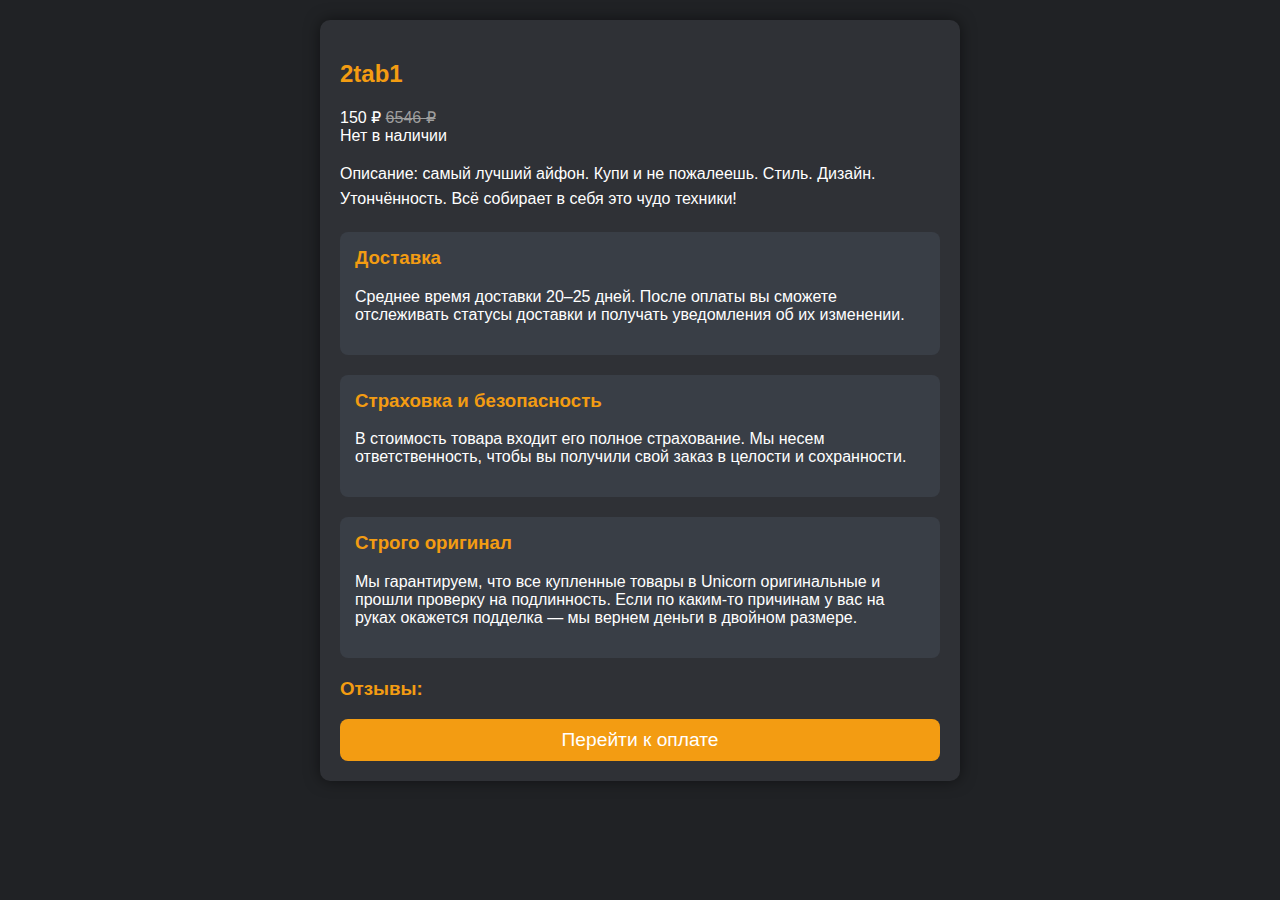
==== commit b1eb3141: "Почти" ====
--- a/order.html
+++ b/order.html
@@ -14,11 +14,18 @@
     <div id="image-dots" class="dots"></div>
 
     <!-- Информация о продукте -->
-    <h2 id="product-name"></h2>
-    <p id="product-price" class="price"></p>
-    <p id="product-old-price" class="old-price"></p>
-    <p id="stock-status" class="stock-status"></p>
-    <p id="product-description"></p>
+    <div class="product-card">
+        <h2 class="product-name" id="product-name">2tab1</h2>
+        <div class="product-price">
+            <span class="current-price" id="product-price">150 ₽</span>
+            <span class="old-price" id="product-old-price">6546 ₽</span>
+        </div>
+        <div class="availability" id="stock-status">Нет в наличии</div>
+        <p class="product-description" id="product-description">
+            Описание: самый лучший айфон. Купи и не пожалеешь. Стиль. Дизайн. Утончённость.
+            Всё собирает в себя это чудо техники!
+        </p>
+    </div>
 
     <!-- Информация о доставке и безопасности -->
     <div class="info-section">
--- a/order.css
+++ b/order.css
@@ -1,208 +1,207 @@
-/* Основные стили */
+/* Общие стили для страницы оформления заказа */
 body {
     font-family: Arial, sans-serif;
-    background-color: #121212;
-    color: #f1f1f1;
+    background-color: #202225;
+    color: #ffffff;
     margin: 0;
     padding: 0;
-    display: flex;
-    justify-content: center;
-    align-items: center;
-    min-height: 100vh;
 }
 
 #container {
-    width: 90%;
-    max-width: 400px;
-    margin: 0 auto;
+    max-width: 600px;
+    margin: 20px auto;
     padding: 20px;
-    background-color: #1e1e1e;
+    background-color: #2f3136;
     border-radius: 10px;
-    box-shadow: 0 0 15px rgba(0, 0, 0, 0.5);
-}
-
-/* Стили для слайдера */
+    box-shadow: 0px 0px 15px rgba(0, 0, 0, 0.5);
+}
+
+h2, h3 {
+    color: #f39c12;
+}
+
+.price {
+    font-size: 1.5em;
+    color: #f39c12;
+    margin: 10px 0;
+}
+
+.old-price {
+    text-decoration: line-through;
+    color: #9e9e9e;
+    margin: 5px 0;
+}
+
+.stock-status {
+    color: #f39c12;
+    font-weight: bold;
+}
+
+#product-description {
+    margin-bottom: 20px;
+    line-height: 1.6;
+}
+
+.info-section {
+    background-color: #393e46;
+    padding: 15px;
+    border-radius: 8px;
+    margin-bottom: 20px;
+}
+
+.info-section h3 {
+    margin-top: 0;
+}
+
+/* Стили для слайдера изображений */
 .slider {
     position: relative;
+    margin-bottom: 15px;
+}
+
+.slider img {
+    width: 100%;
+    border-radius: 10px;
+}
+
+.dots {
     text-align: center;
-    margin-bottom: 20px;
-}
-
-.slider img {
-    width: 100%;
-    border-radius: 10px;
-}
-
-.dots-container {
-    display: flex;
-    justify-content: center;
     margin-top: 10px;
 }
 
-.dots-container .dot {
+.dots .dot {
+    display: inline-block;
+    width: 10px;
     height: 10px;
-    width: 10px;
-    margin: 0 5px;
-    background-color: #bbb;
+    margin: 5px;
+    background-color: #9e9e9e;
     border-radius: 50%;
-    display: inline-block;
-    cursor: pointer;
+    cursor: pointer;
+}
+
+.dots .dot.active {
+    background-color: #f39c12;
+}
+
+/* Стили для кнопки оплаты */
+#pay-button {
+    display: block;
+    width: 100%;
+    padding: 10px;
+    background-color: #f39c12;
+    color: #fff;
+    border: none;
+    border-radius: 8px;
+    cursor: pointer;
+    font-size: 1.2em;
     transition: background-color 0.3s;
 }
 
-.dots-container .dot.active {
-    background-color: #ff9800;
-}
-
-/* Стили для информации о продукте */
-#product-name {
-    font-size: 1.5em;
-    font-weight: bold;
-    text-align: center;
-    margin-bottom: 5px;
-}
-
-#product-price {
-    font-size: 1.2em;
-    color: #ff9800;
-    text-align: center;
-}
-
-.old-price {
-    font-size: 1em;
-    color: #bbb;
-    text-align: center;
-    text-decoration: line-through;
-}
-
-.stock-status {
-    color: #ff9800;
-    text-align: center;
-    font-weight: bold;
-}
-
-#product-description {
-    font-size: 0.9em;
-    text-align: center;
-    margin-bottom: 15px;
-}
-
-/* Стили для информации о доставке и безопасности */
-.info-section {
-    background-color: #2e2e2e;
-    padding: 10px;
-    margin-bottom: 10px;
-    border-radius: 8px;
-}
-
-.info-section h3 {
-    color: #ff9800;
-    margin-top: 0;
-}
-
-/* Стили для отзывов */
-.reviews {
-    margin-top: 20px;
-}
-
-#pay-button {
-    width: 100%;
-    padding: 10px;
-    background-color: #ff9800;
-    color: #1e1e1e;
-    border: none;
-    border-radius: 5px;
-    font-size: 1em;
-    cursor: pointer;
-    transition: background-color 0.3s;
-}
-
 #pay-button:hover {
-    background-color: #ffa733;
-}
-
-/* Стили для модального окна */
+    background-color: #e08e0b;
+}
+
+/* Стили для модальных окон */
 .modal {
     display: none;
     position: fixed;
+    z-index: 1000;
+    left: 0;
     top: 0;
-    left: 0;
-    right: 0;
-    bottom: 0;
-    background-color: rgba(0, 0, 0, 0.8);
-    justify-content: center;
-    align-items: center;
-    z-index: 1000;
+    width: 100%;
+    height: 100%;
+    overflow: auto;
+    background-color: rgba(0, 0, 0, 0.7);
 }
 
 .modal-content {
-    background-color: #1e1e1e;
+    background-color: #2f3136;
+    margin: 10% auto;
     padding: 20px;
+    border: 1px solid #888;
+    width: 80%;
+    max-width: 500px;
     border-radius: 10px;
-    width: 80%;
-    max-width: 400px;
     position: relative;
-    box-shadow: 0 0 15px rgba(0, 0, 0, 0.5);
-}
-
-.modal-content h2 {
-    color: #ff9800;
-    margin-top: 0;
-}
-
-.modal-content label {
+}
+
+.close {
+    color: #aaaaaa;
+    position: absolute;
+    right: 20px;
+    top: 10px;
+    font-size: 1.5em;
+    font-weight: bold;
+    cursor: pointer;
+}
+
+.close:hover,
+.close:focus {
+    color: #ffffff;
+    text-decoration: none;
+    cursor: pointer;
+}
+
+/* Стили для формы заказа */
+#user-form label {
     display: block;
-    margin-bottom: 5px;
-}
-
-.modal-content input {
+    margin: 10px 0 5px;
+}
+
+#user-form input {
     width: calc(100% - 20px);
-    padding: 8px;
+    padding: 10px;
     margin-bottom: 10px;
-    border: 1px solid #555;
-    border-radius: 5px;
-    background-color: #2e2e2e;
-    color: #f1f1f1;
-}
-
-.modal-content button {
-    width: 100%;
-    padding: 10px;
-    background-color: #ff9800;
-    color: #1e1e1e;
     border: none;
     border-radius: 5px;
-    font-size: 1em;
+    background-color: #3c4047;
+    color: #ffffff;
+}
+
+#user-form button {
+    width: 100%;
+    padding: 10px;
+    background-color: #f39c12;
+    color: #fff;
+    border: none;
+    border-radius: 8px;
     cursor: pointer;
     transition: background-color 0.3s;
 }
 
-.modal-content button:hover {
-    background-color: #ffa733;
-}
-
-.close {
-    position: absolute;
-    top: 10px;
-    right: 15px;
-    color: #f1f1f1;
-    font-size: 1.5em;
-    font-weight: bold;
-    cursor: pointer;
-}
-
-.close:hover {
-    color: #ff9800;
-}
-
-/* Адаптивные стили для мобильных устройств */
-@media (max-width: 768px) {
+#user-form button:hover {
+    background-color: #e08e0b;
+}
+
+/* Стили для отзывов */
+#reviews-slider {
+    margin-bottom: 15px;
+}
+
+.review-slide {
+    text-align: center;
+}
+
+.review-slide img {
+    max-width: 100%;
+    border-radius: 8px;
+}
+
+/* Адаптация под смартфоны */
+@media (max-width: 600px) {
     .modal-content {
-        width: 90%;
+        width: 95%;
     }
 
     #container {
-        width: 100%;
-        padding: 15px;
-    }
-}
+        padding: 10px;
+    }
+
+    #user-form input {
+        width: calc(100% - 10px);
+    }
+
+    #user-form button {
+        padding: 12px;
+    }
+}
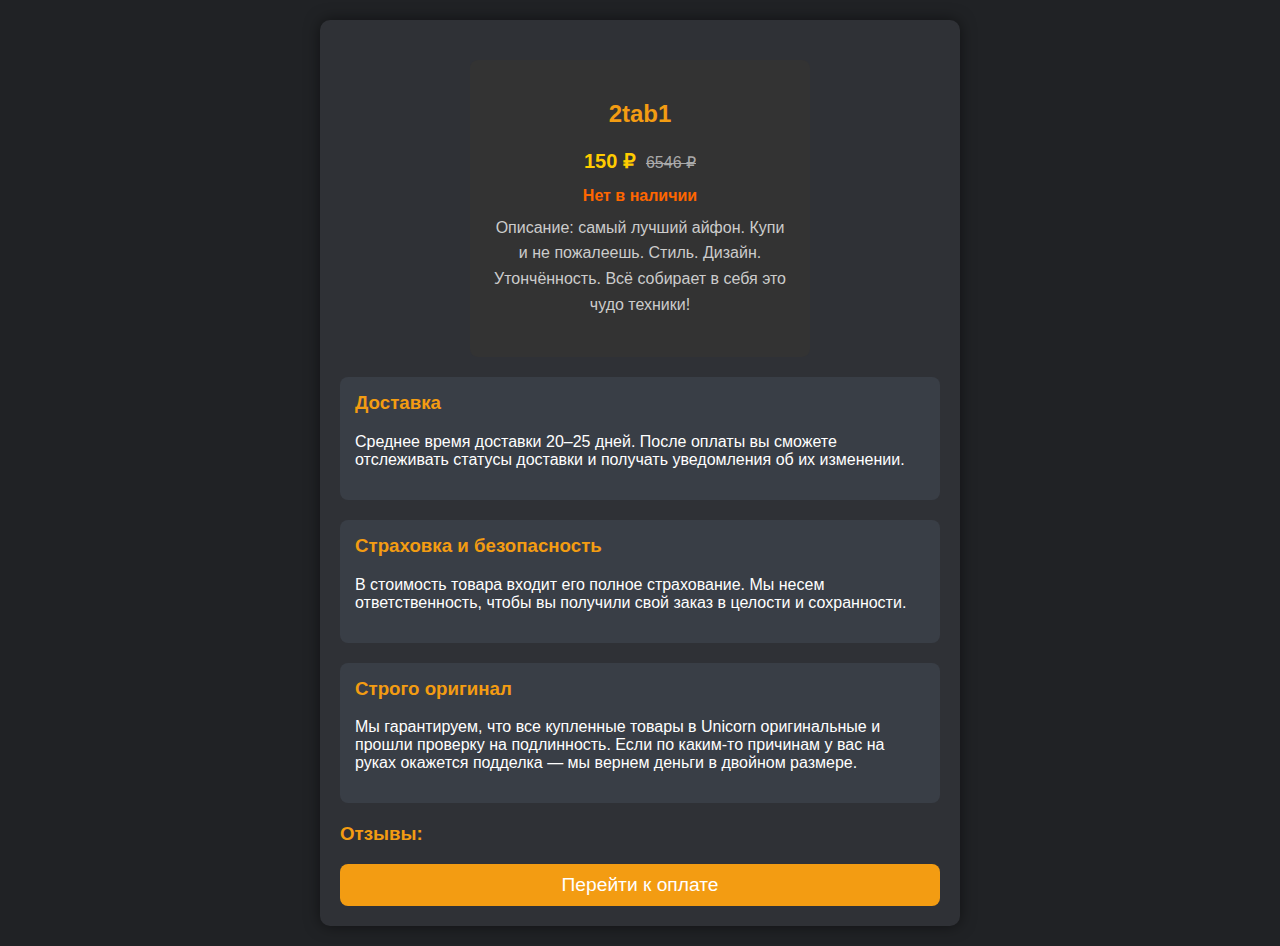
==== commit 63640466: "Почти" ====
--- a/order.html
+++ b/order.html
@@ -9,7 +9,7 @@
 <body>
 
 <div id="container">
-    <!-- Слайдер изображений товара -->
+    
     <div id="image-slider" class="slider"></div>
     <div id="image-dots" class="dots"></div>
 
--- a/order.css
+++ b/order.css
@@ -20,6 +20,7 @@
     color: #f39c12;
 }
 
+/* Стили для блока цены */
 .price {
     font-size: 1.5em;
     color: #f39c12;
@@ -42,6 +43,54 @@
     line-height: 1.6;
 }
 
+/* Стили для карточки продукта */
+.product-card {
+    background-color: #333;
+    color: #fff;
+    padding: 20px;
+    border-radius: 8px;
+    max-width: 300px;
+    margin: 20px auto;
+    text-align: center;
+}
+
+.product-name {
+    font-size: 24px;
+    font-weight: bold;
+}
+
+.product-price {
+    font-size: 20px;
+    color: #ffcc00;
+    display: flex;
+    justify-content: center;
+    align-items: baseline;
+    gap: 10px;
+}
+
+.current-price {
+    font-weight: bold;
+}
+
+.old-price {
+    font-size: 16px;
+    color: #aaa;
+    text-decoration: line-through;
+}
+
+.availability {
+    color: #ff6600;
+    font-weight: bold;
+    margin: 10px 0;
+}
+
+.product-description {
+    font-size: 16px;
+    color: #ccc;
+    margin-top: 10px;
+}
+
+/* Стили для блока информации */
 .info-section {
     background-color: #393e46;
     padding: 15px;
